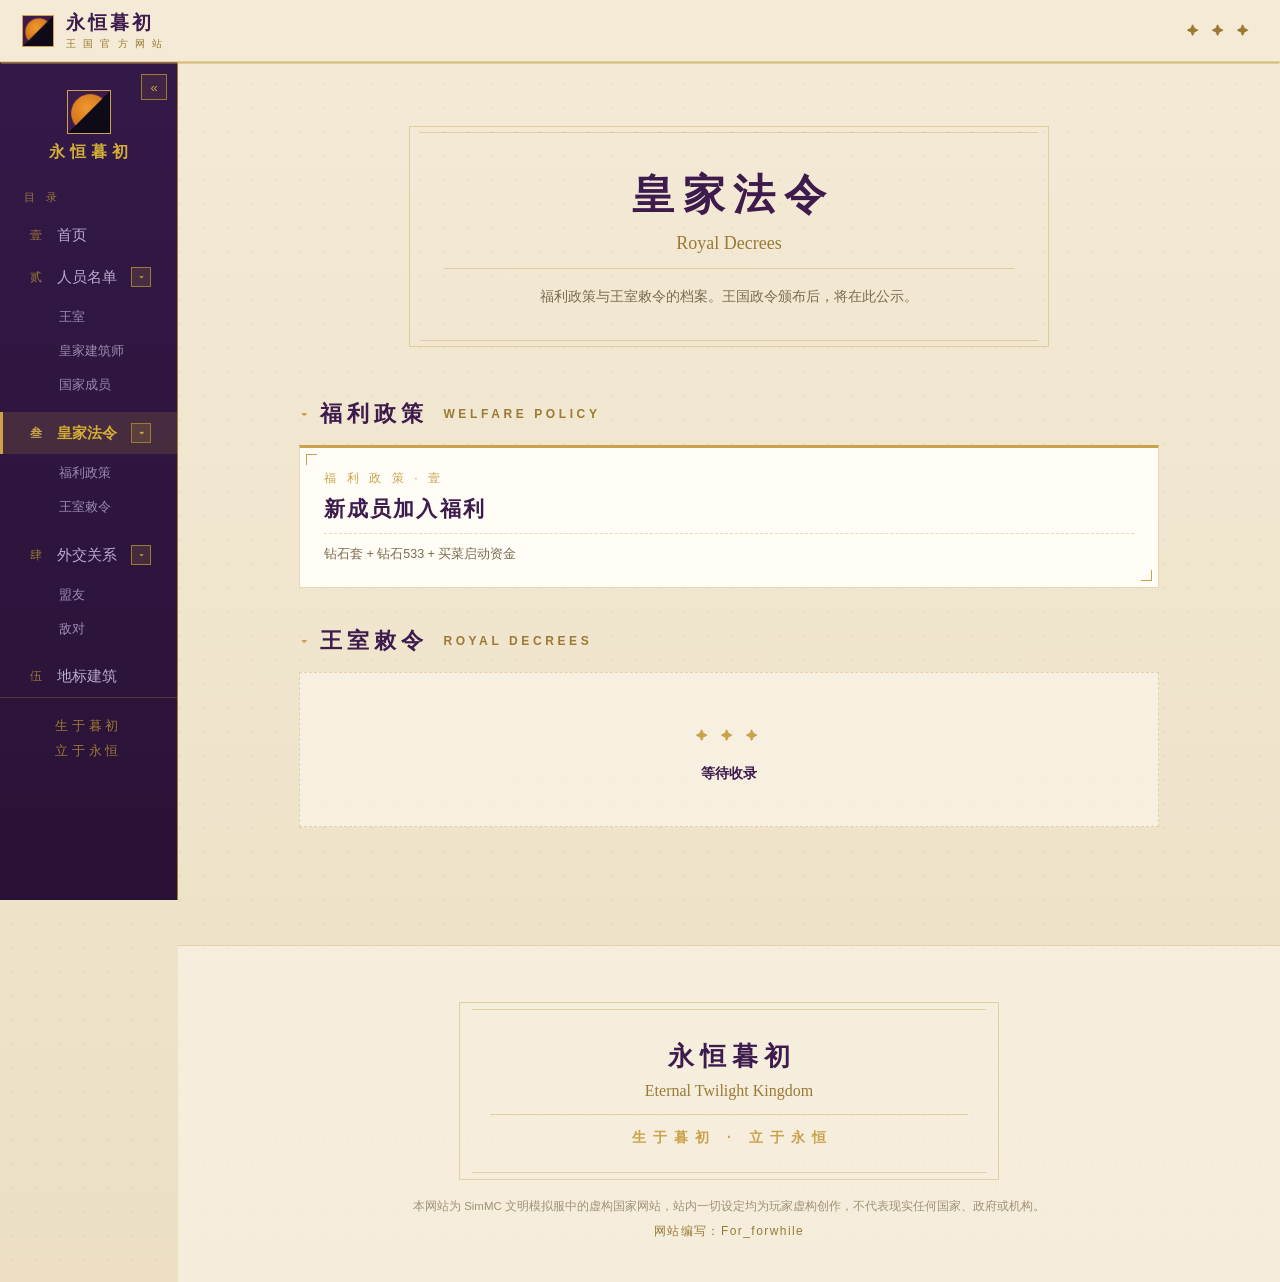
==== decrees.html @ c5be6550 "Add files via upload" ====
<!DOCTYPE html>
<html lang="zh-CN">
<head>
<meta charset="UTF-8">
<title>皇家法令 · 永恒暮初王国</title>
<link rel="stylesheet" href="style.css">
<style>
  @media (max-width: 860px) {
    .page-main { padding: 40px 20px 60px; }
  }
</style>
</head>
<body>

  
  <nav class="nav">
    <a class="brand" href="index.html">
      <span class="mark"></span>
      <span>
        <strong>永恒暮初</strong>
        <small>王 国 官 方 网 站</small>
      </span>
    </a>
    <span class="corner-mark">✦ ✦ ✦</span>
  </nav>

  <div class="layout">
    
    <aside class="side-dir">
      <button class="dir-toggle" id="dirToggle" type="button" aria-label="收起目录" title="收起目录">«</button>
      <div class="dir-inner">
        <div class="dir-logo"></div>
        <div class="dir-brand">永恒暮初</div>
        <div class="dir-title">目 录</div>
        <a class="dir-item" href="index.html"><span class="d-no">壹</span>首页</a>
        <a class="dir-item" href="roster.html"><span class="d-no">贰</span>人员名单<span class="dir-caret" title="展开子分类">▾</span></a>
        <div class="dir-sub">
          <a href="roster.html#royal">王室</a>
          <a href="roster.html#architect">皇家建筑师</a>
          <a href="roster.html#citizens">国家成员</a>
        </div>
        <a class="dir-item active" href="decrees.html"><span class="d-no">叁</span>皇家法令<span class="dir-caret" title="展开子分类">▾</span></a>
        <div class="dir-sub">
          <a href="decrees.html#welfare">福利政策</a>
          <a href="decrees.html#decrees">王室敕令</a>
        </div>
        <a class="dir-item" href="diplomacy.html"><span class="d-no">肆</span>外交关系<span class="dir-caret" title="展开子分类">▾</span></a>
        <div class="dir-sub">
          <a href="diplomacy.html#allies">盟友</a>
          <a href="diplomacy.html#enemies">敌对</a>
        </div>
        <a class="dir-item" href="landmarks.html"><span class="d-no">伍</span>地标建筑</a>
        <div class="dir-foot">生于暮初<br>立于永恒</div>
      </div>
    </aside>

    
    <div class="main-col">
      <main>
        
        <section class="page-main">
          <div class="page-head">
            <h1>皇家法令</h1>
            <p class="gothic">Royal Decrees</p>
            <p class="desc">福利政策与王室敕令的档案。王国政令颁布后，将在此公示。</p>
          </div>

          
          <div class="roll-group" id="welfare" style="margin-top:52px;">
            <h2 class="roll-toggle"><span class="roll-arrow">▾</span>福利政策 <span class="tag">WELFARE POLICY</span></h2>
            <div class="roll-body">
              <div class="roll-grid">
                <div class="roll-card">
                  <div class="role">福 利 政 策 · 壹</div>
                  <div class="name">新成员加入福利</div>
                  <div class="note">钻石套 + 钻石533 + 买菜启动资金</div>
                </div>
              </div>
            </div>
          </div>

          
          <div class="roll-group" id="decrees">
            <h2 class="roll-toggle"><span class="roll-arrow">▾</span>王室敕令 <span class="tag">ROYAL DECREES</span></h2>
            <div class="roll-body">
              <div class="roll-empty">
                <p class="star">✦ ✦ ✦</p>
                <p><strong>等待收录</strong></p>
              </div>
            </div>
          </div>
        </section>
      </main>

      
      <footer>
        <div class="f-frame">
          <p class="f-brand">永恒暮初</p>
          <p class="f-gothic">Eternal Twilight Kingdom</p>
          <p class="f-motto">生于暮初 · 立于永恒</p>
        </div>
        <p class="f-disclaimer">
          本网站为 SimMC 文明模拟服中的虚构国家网站，站内一切设定均为玩家虚构创作，不代表现实任何国家、政府或机构。
        </p>
        <p class="f-credit">网站编写：For_forwhile</p>
      </footer>
    </div>
  </div>

  <script src="script.js"></script>
  <script>
    // 分类展开 / 收缩：点标题行切换
    document.querySelectorAll('.roll-group .roll-toggle').forEach(function (h) {
      h.addEventListener('click', function () {
        h.parentElement.classList.toggle('closed');
      });
    });
  </script>
</body>
</html>
---- style.css ----
/* ============================================================
   永恒暮初王国 · 全站公共样式 style.css
   改这里 = 改全站（首页 / 人员名单 / 皇家法令）
   古典：暮紫 × 永恒金 × 羊皮纸
   ============================================================ */
:root {
  --bg:     #f4ead6;
  --bg-2:   #ecdfc4;
  --panel:  #fffdf6;
  --ink:    #3a2f23;
  --dim:    #7d6b4f;
  --accent: #3d1c4d;
  --gold:   #c9a24b;
  --gold-hi:#d4af37;
  --gold-dim:#9a7a35;
  --line:   rgba(201,162,75,.4);
  --footer-bg: #2a1236;
  --footer-text: #e8e0f0;
  --nav-h: 62px;
  --dir-w: 178px;
  --dir-w-min: 44px;
}

* { margin: 0; padding: 0; box-sizing: border-box; }
html { scroll-behavior: smooth; }
body {
  background:
    radial-gradient(rgba(91,44,111,.05) 1px, transparent 1px),
    linear-gradient(180deg, var(--bg), var(--bg-2));
  background-size: 24px 24px, auto;
  color: var(--ink);
  font-family: "Microsoft YaHei", "微软雅黑", sans-serif;
}
a { text-decoration: none; color: inherit; }

/* ===== 顶栏：通栏，logo 左上角 ===== */
.nav {
  position: sticky; top: 0; z-index: 70;
  height: var(--nav-h);
  display: flex; align-items: center; justify-content: space-between;
  padding: 0 26px 0 22px;
  background: rgba(244,234,214,.94);
  backdrop-filter: blur(6px);
  border-bottom: 1px solid var(--line);
  box-shadow: 0 3px 0 -1px var(--line), 0 1px 0 0 var(--line);
}
.brand { display: flex; align-items: center; gap: 12px; }
.brand .mark {
  width: 32px; height: 32px;
  background: linear-gradient(135deg, var(--gold-hi), var(--gold));
  display: grid; place-items: center;
  color: #fff; font-size: 16px; font-weight: 700; font-family: "SimSun", "宋体", serif;
}
.brand strong { font-size: 19px; font-weight: 800; color: var(--accent); letter-spacing: .16em; }
.brand small { display: block; font-size: 10px; color: var(--gold-dim); letter-spacing: .22em; margin-top: 1px; }
.nav .corner-mark { color: var(--gold-dim); font-size: 12px; letter-spacing: .4em; }

/* ===== 布局：侧栏 + 主栏 ===== */
.layout { display: flex; align-items: flex-start; min-height: calc(100vh - var(--nav-h)); }

/* ===== 左侧目录栏（可折叠） ===== */
.side-dir {
  position: sticky; top: var(--nav-h);
  width: var(--dir-w);
  height: calc(100vh - var(--nav-h));
  flex-shrink: 0;
  overflow: hidden;
  background: linear-gradient(180deg, #331948, var(--footer-bg));
  border-right: 1px solid var(--gold-dim);
  display: flex; flex-direction: column;
  padding: 26px 0 22px;
  transition: width .38s cubic-bezier(.4, 0, .2, 1);
}
.dir-toggle {
  position: absolute; top: 12px; right: 10px; z-index: 5;
  width: 26px; height: 26px;
  border: 1px solid var(--gold-dim);
  background: rgba(212,175,55,.08);
  color: var(--gold); font-size: 13px; line-height: 1;
  cursor: pointer;
  display: grid; place-items: center;
  transition: background .18s, color .18s;
}
.dir-toggle:hover { background: rgba(212,175,55,.22); color: var(--gold-hi); }
.dir-toggle:focus-visible { outline: 1px solid var(--gold); outline-offset: 1px; }
/* 国徽 logo：直接调用 PNG 图片（永暮logo.png，256x256） */
.brand .mark {
  width: 32px; height: 32px;
  border: 1px solid var(--gold);
  position: relative;
  display: block;
  background: url("永暮logo.png") no-repeat center / cover;
}
.dir-logo {
  width: 44px; height: 44px; margin: 2px auto 8px;
  border: 1px solid var(--gold);
  position: relative;
  display: block;
  background: url("永暮logo.png") no-repeat center / cover;
}
.dir-brand {
  text-align: center; margin-bottom: 28px;
  color: var(--gold-hi); font-size: 16px; font-weight: 800;
  letter-spacing: .3em; padding-left: .3em;
}
.dir-title {
  padding: 0 24px; margin-bottom: 10px;
  font-size: 10.5px; letter-spacing: .4em; color: var(--gold-dim);
}
.dir-item {
  display: flex; align-items: center; gap: 12px;
  padding: 11px 24px;
  font-size: 14.5px; color: #b9a9ce;
  border-left: 3px solid transparent;
  transition: background .18s, color .18s;
  white-space: nowrap;
}
.dir-item .d-no {
  font-family: "SimSun", "宋体", serif;
  font-size: 12px; color: var(--gold-dim); width: 18px; text-align: center;
}
.dir-item:hover { background: rgba(212,175,55,.08); color: #efe6ff; }
.dir-item.active {
  background: rgba(212,175,55,.14);
  border-left-color: var(--gold);
  color: var(--gold-hi); font-weight: 700;
}
.dir-item.active .d-no { color: var(--gold); }
.dir-item:focus-visible { outline: 1px solid var(--gold); outline-offset: -1px; }
/* 目录子分类（人员名单下的折叠子项） */
.dir-caret {
  margin-left: auto; margin-right: 2px;
  width: 20px; height: 20px;
  display: grid; place-items: center;
  border: 1px solid var(--gold-dim);
  background: rgba(212,175,55,.14);
  color: var(--gold);
  font-size: 10px; line-height: 1;
  cursor: pointer;
  align-self: center;
  transition: transform .3s ease, background .18s, color .18s, border-color .18s;
}
.dir-caret:hover {
  background: rgba(212,175,55,.32);
  color: var(--gold-hi);
  border-color: var(--gold);
}
.dir-item.closed .dir-caret { transform: rotate(180deg); }
.dir-sub {
  padding: 2px 0 10px;
  max-height: 150px;
  opacity: 1;
  overflow: hidden;
  transition: max-height .35s ease, opacity .28s ease, padding .35s ease;
}
.dir-sub a {
  display: block;
  padding: 8px 24px 8px 56px;
  font-size: 13px; color: #9a8ab0;
  border-left: 3px solid transparent;
  transition: background .18s, color .18s;
  white-space: nowrap;
}
.dir-sub a:hover { background: rgba(212,175,55,.07); color: var(--gold-hi); }
.dir-item.closed + .dir-sub {
  max-height: 0;
  opacity: 0;
  padding-top: 0;
  padding-bottom: 0;
}
.dir-foot {
  margin-top: auto;
  text-align: center;
  padding: 16px 12px 0;
  border-top: 1px solid rgba(212,175,55,.25);
  font-size: 12.5px; color: var(--gold-dim);
  letter-spacing: .3em; line-height: 2;
}
.side-dir .dir-inner { opacity: 1; transition: opacity .22s ease; }
body.side-collapsed .side-dir { width: var(--dir-w-min); }
body.side-collapsed .side-dir .dir-inner { opacity: 0; pointer-events: none; }
.main-col { flex: 1; min-width: 0; }

/* ===== 页脚：卷轴落款 ===== */
footer {
  padding: 56px 24px 42px;
  text-align: center;
  border-top: 1px solid var(--line);
  background: rgba(255,253,246,.45);
}
.f-frame {
  max-width: 540px; margin: 0 auto;
  border: 1px solid var(--line);
  position: relative;
  padding: 36px 30px 32px;
}
.f-frame::before, .f-frame::after {
  content: ""; position: absolute; left: 12px; right: 12px; height: 1px;
  background: var(--line);
}
.f-frame::before { top: 6px; }
.f-frame::after { bottom: 6px; }
.f-frame .f-brand {
  font-family: "SimSun", "宋体", serif;
  font-size: 26px; font-weight: 900; color: var(--accent);
  letter-spacing: .22em; padding-left: .22em;
}
.f-frame .f-gothic {
  font-family: "Old English Text MT", "Blackadder ITC", serif;
  font-size: 16px; color: var(--gold-dim);
  margin-top: 8px;
}
.f-frame .f-motto {
  margin-top: 14px; padding-top: 14px;
  border-top: 1px solid var(--line);
  font-size: 14px; font-weight: 800; color: var(--gold);
  letter-spacing: .5em; padding-left: .5em;
}
.f-line {
  margin-top: 24px;
  display: flex; justify-content: center; align-items: center;
  gap: 14px; flex-wrap: wrap;
  font-size: 13px; color: var(--dim);
}
.f-line .dot { color: var(--gold); font-size: 9px; }
.f-line a { color: var(--accent); font-weight: 700; transition: color .18s; }
.f-line a:hover { color: var(--gold); }
.f-disclaimer {
  margin-top: 16px;
  font-size: 11.5px; color: #a09175; line-height: 1.8;
}
.f-credit {
  margin-top: 6px;
  font-size: 12px; color: var(--gold-dim);
  letter-spacing: .12em;
}

/* ===== 内页标题区（人员名单 / 皇家法令 共用） ===== */
.page-head {
  max-width: 640px; margin: 0 auto;
  border: 1px solid var(--line);
  position: relative;
  padding: 40px 34px 36px;
  text-align: center;
}
.page-head::before, .page-head::after {
  content: ""; position: absolute; left: 10px; right: 10px; height: 1px;
  background: var(--line);
}
.page-head::before { top: 5px; }
.page-head::after { bottom: 5px; }
.page-head h1 {
  font-family: "SimSun", "宋体", serif;
  font-size: clamp(32px, 4vw, 42px);
  font-weight: 900; color: var(--accent);
  letter-spacing: .2em; padding-left: .2em;
}
.page-head .gothic {
  font-family: "Old English Text MT", "Blackadder ITC", serif;
  font-size: 18px; color: var(--gold-dim);
  margin-top: 10px;
}
.page-head .desc {
  margin-top: 14px; padding-top: 14px;
  border-top: 1px solid var(--line);
  font-size: 14px; color: var(--dim);
  line-height: 1.9;
}
.page-main { padding: 64px 48px 80px; }

/* ===== 折叠分类列表（人员名单 / 外交关系 等共用） ===== */
.roll-group { max-width: 860px; margin: 0 auto 38px; scroll-margin-top: 84px; }
.roll-toggle {
  display: flex; align-items: center; gap: 8px;
  font-family: "SimSun", "宋体", serif;
  font-size: 22px; font-weight: 900; color: var(--accent);
  letter-spacing: .22em; padding-left: .22em;
  margin-bottom: 16px;
  cursor: pointer;
  user-select: none;
}
.roll-toggle .roll-arrow {
  display: inline-block;
  font-size: 12px; color: var(--gold);
  line-height: 1;
  transition: transform .25s ease;
  margin-left: -.22em;
}
.roll-toggle .tag {
  font-size: 12px; color: var(--gold-dim);
  letter-spacing: .3em; font-family: "Microsoft YaHei", sans-serif;
  margin-left: 8px;
}
.roll-toggle:hover .roll-arrow { color: var(--gold-hi); }
.roll-group.closed .roll-toggle .roll-arrow { transform: rotate(180deg); }
.roll-group.closed .roll-body { display: none; }
.roll-grid { display: grid; grid-template-columns: 1fr; gap: 16px; }
.roll-card {
  background: var(--panel);
  border: 1px solid var(--line);
  border-top: 3px solid var(--gold);
  padding: 22px 24px;
  position: relative;
  transition: transform .2s, box-shadow .2s;
}
.roll-card::before, .roll-card::after {
  content: ""; position: absolute; width: 10px; height: 10px;
  border-color: var(--gold); border-style: solid;
}
.roll-card::before { top: 6px; left: 6px; border-width: 1.5px 0 0 1.5px; }
.roll-card::after { bottom: 6px; right: 6px; border-width: 0 1.5px 1.5px 0; }
.roll-card:hover { transform: translateY(-4px); box-shadow: 0 12px 26px rgba(61,28,77,.12); }
.roll-card .role {
  font-size: 12px; color: var(--gold); letter-spacing: .3em; margin-bottom: 8px;
}
.roll-card .name {
  font-family: "SimSun", "宋体", serif;
  font-size: 21px; font-weight: 900; color: var(--accent); letter-spacing: .1em;
}
.roll-card .id {
  font-family: "Cascadia Mono", Consolas, monospace;
  font-size: 13px; color: var(--gold-dim); margin-top: 6px;
}
.roll-card .note {
  margin-top: 10px; padding-top: 10px;
  border-top: 1px dashed var(--line);
  font-size: 12.5px; color: var(--dim); line-height: 1.7;
}
.roll-empty {
  background: rgba(255,253,246,.5);
  border: 1px dashed var(--line);
  padding: 40px 24px;
  text-align: center;
}
.roll-empty .star { color: var(--gold); font-size: 12px; letter-spacing: .4em; }
.roll-empty p { margin-top: 12px; font-size: 14px; color: var(--dim); line-height: 1.9; }
.roll-empty p strong { color: var(--accent); }

/* ===== 响应式 ===== */
/* 切页恢复折叠状态时禁用过渡，避免加载瞬间的"跳动" */
body.no-anim .side-dir,
body.no-anim .dir-sub,
body.no-anim .dir-caret {
  transition: none !important;
}
@media (max-width: 900px) {
  .side-dir {
    position: static; top: auto;
    width: 100%; height: auto;
    flex-direction: row; align-items: center;
    padding: 10px 14px; border-right: none; border-bottom: 1px solid var(--gold-dim);
    gap: 4px;
  }
  .dir-toggle, .dir-logo, .dir-brand, .dir-title, .dir-foot { display: none; }
  .dir-caret, .dir-sub { display: none; }
  .dir-item { padding: 8px 14px; border-left: none; border-bottom: 2px solid transparent; }
  .dir-item.active { border-left: none; border-bottom-color: var(--gold); }
  body.side-collapsed .side-dir { width: 100%; }
  body.side-collapsed .side-dir .dir-inner { opacity: 1; pointer-events: auto; }
  .layout { flex-direction: column; }
}
@media (max-width: 860px) {
  footer { padding: 40px 18px 32px; }
}
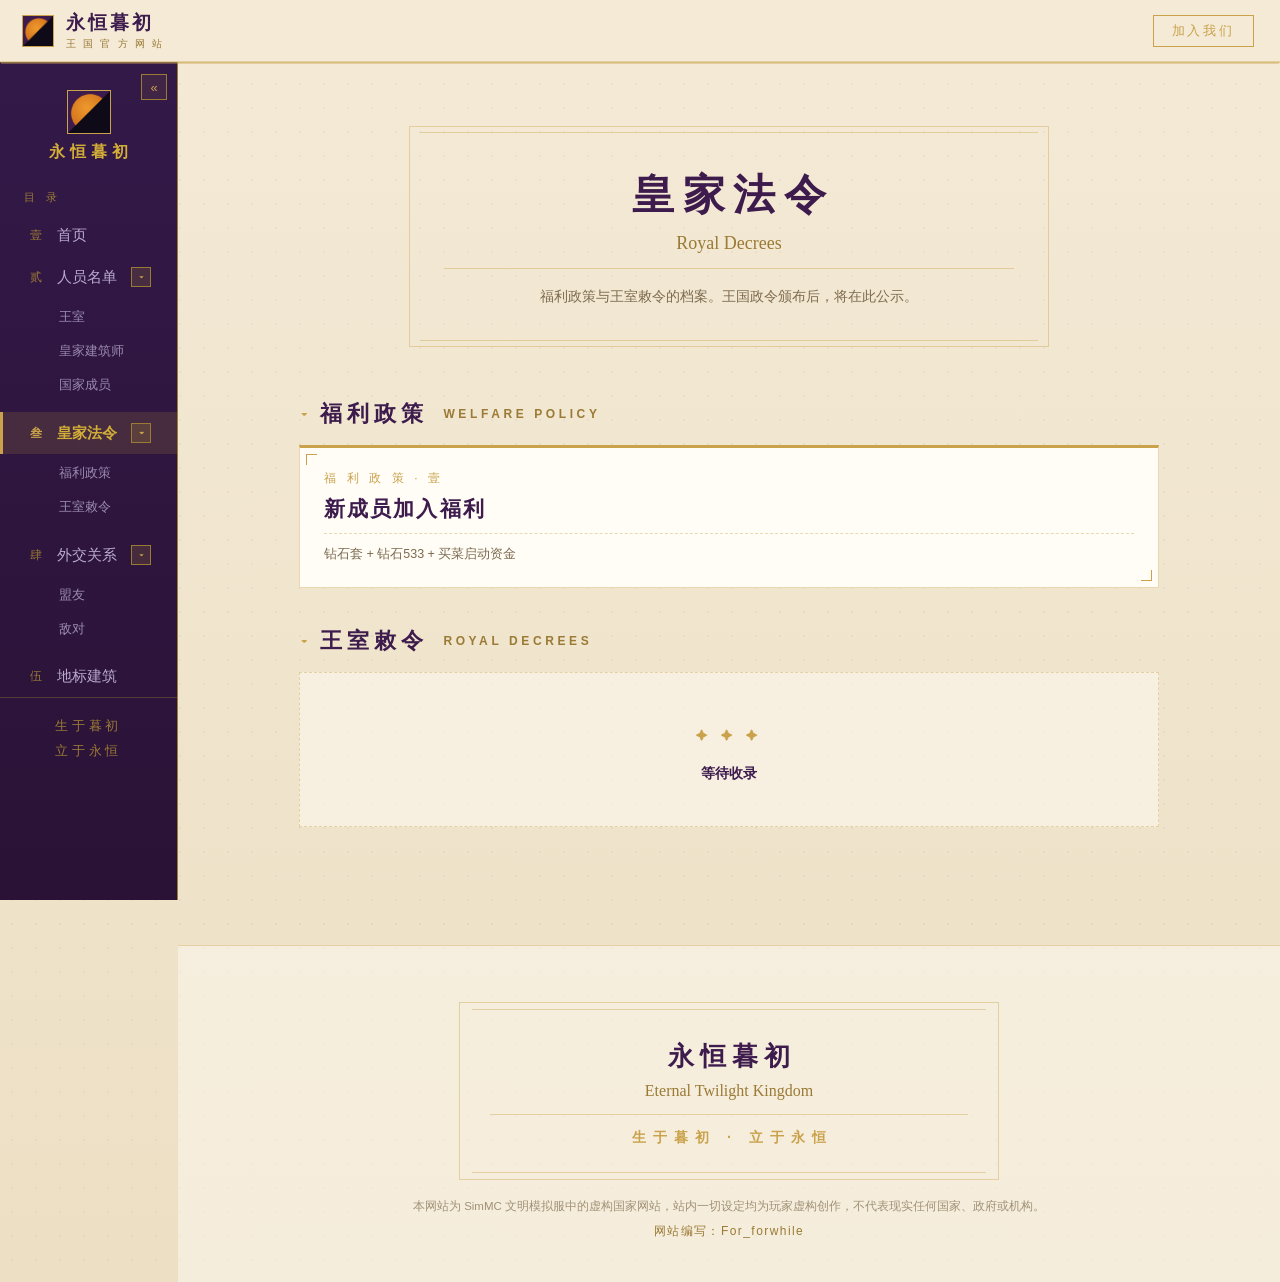
==== commit d60f1593: "Add files via upload" ====
--- a/decrees.html
+++ b/decrees.html
@@ -21,7 +21,7 @@
         <small>王 国 官 方 网 站</small>
       </span>
     </a>
-    <span class="corner-mark">✦ ✦ ✦</span>
+    <a class="join-btn" href="roster.html#citizens">加入我们</a>
   </nav>
 
   <div class="layout">
--- a/style.css
+++ b/style.css
@@ -53,7 +53,18 @@
 }
 .brand strong { font-size: 19px; font-weight: 800; color: var(--accent); letter-spacing: .16em; }
 .brand small { display: block; font-size: 10px; color: var(--gold-dim); letter-spacing: .22em; margin-top: 1px; }
-.nav .corner-mark { color: var(--gold-dim); font-size: 12px; letter-spacing: .4em; }
+.nav .join-btn {
+  display: inline-block;
+  border: 1px solid var(--gold);
+  color: var(--gold);
+  font-size: 13px;
+  font-weight: 400;
+  letter-spacing: .22em;
+  padding: 6px 18px;
+  transition: background .18s, color .18s, border-color .18s;
+}
+.nav .join-btn:hover { background: var(--gold); color: #241505; }
+.nav .join-btn:focus-visible { outline: 2px solid var(--gold); outline-offset: 3px; }
 
 /* ===== 布局：侧栏 + 主栏 ===== */
 .layout { display: flex; align-items: flex-start; min-height: calc(100vh - var(--nav-h)); }
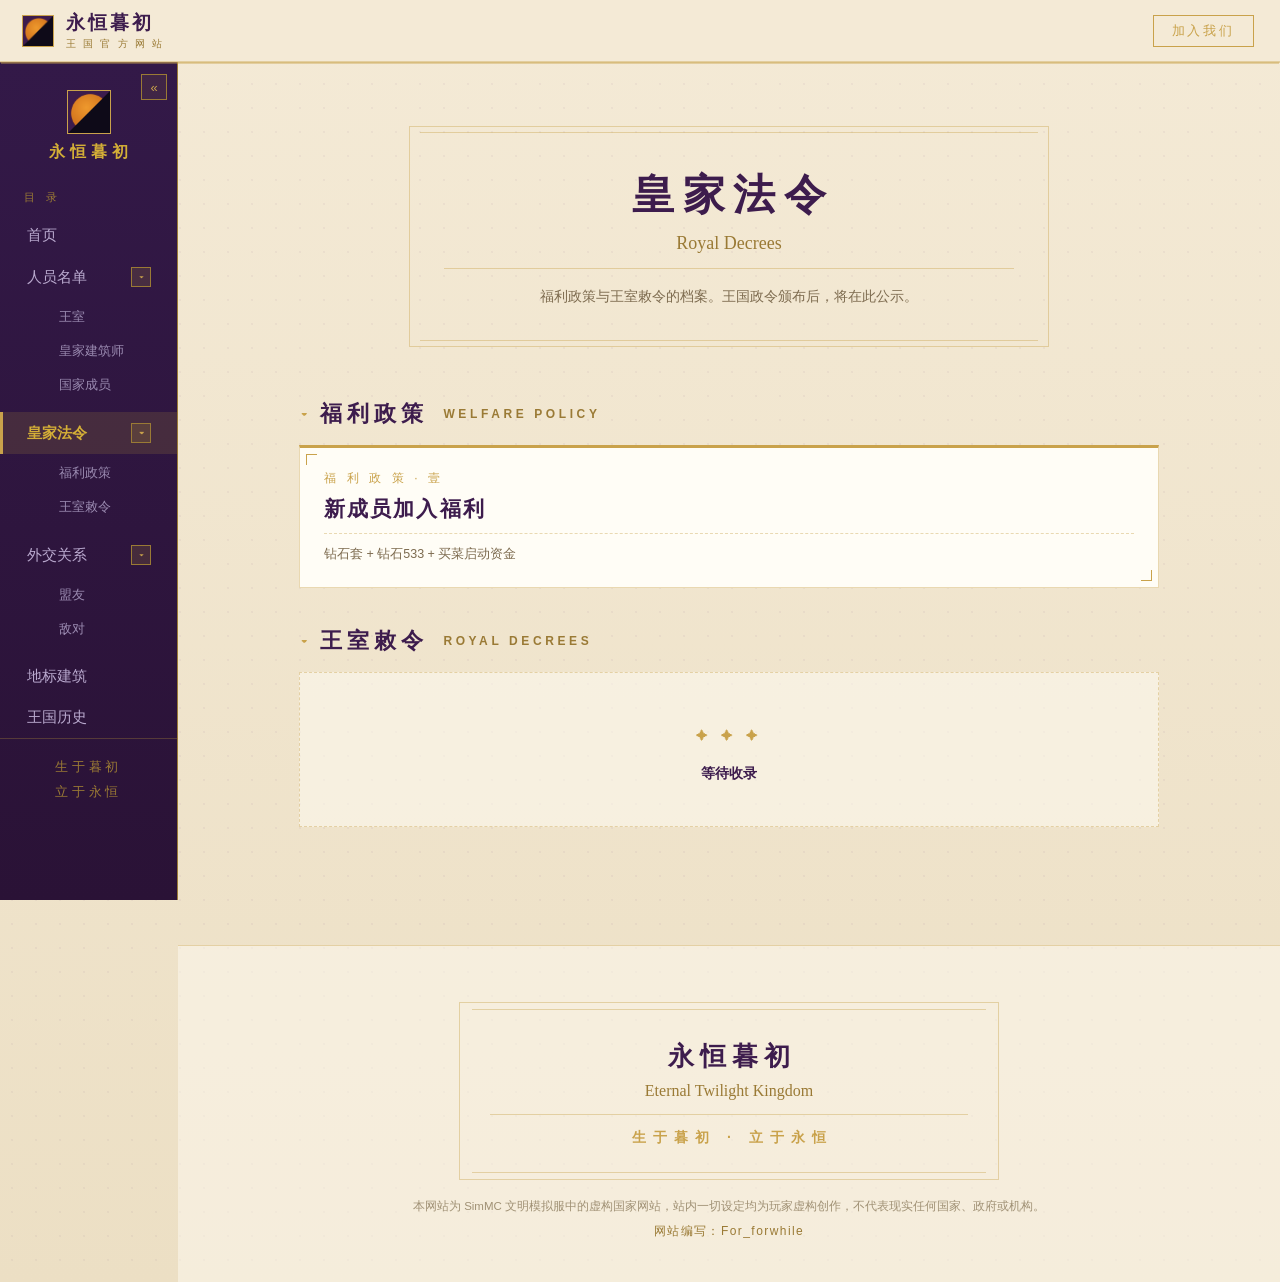
==== commit 726b7cb1: "Add files via upload" ====
--- a/decrees.html
+++ b/decrees.html
@@ -32,24 +32,25 @@
         <div class="dir-logo"></div>
         <div class="dir-brand">永恒暮初</div>
         <div class="dir-title">目 录</div>
-        <a class="dir-item" href="index.html"><span class="d-no">壹</span>首页</a>
-        <a class="dir-item" href="roster.html"><span class="d-no">贰</span>人员名单<span class="dir-caret" title="展开子分类">▾</span></a>
+        <a class="dir-item" href="index.html">首页</a>
+        <a class="dir-item" href="roster.html">人员名单<span class="dir-caret" title="展开子分类">▾</span></a>
         <div class="dir-sub">
           <a href="roster.html#royal">王室</a>
           <a href="roster.html#architect">皇家建筑师</a>
           <a href="roster.html#citizens">国家成员</a>
         </div>
-        <a class="dir-item active" href="decrees.html"><span class="d-no">叁</span>皇家法令<span class="dir-caret" title="展开子分类">▾</span></a>
+        <a class="dir-item active" href="decrees.html">皇家法令<span class="dir-caret" title="展开子分类">▾</span></a>
         <div class="dir-sub">
           <a href="decrees.html#welfare">福利政策</a>
           <a href="decrees.html#decrees">王室敕令</a>
         </div>
-        <a class="dir-item" href="diplomacy.html"><span class="d-no">肆</span>外交关系<span class="dir-caret" title="展开子分类">▾</span></a>
+        <a class="dir-item" href="diplomacy.html">外交关系<span class="dir-caret" title="展开子分类">▾</span></a>
         <div class="dir-sub">
           <a href="diplomacy.html#allies">盟友</a>
           <a href="diplomacy.html#enemies">敌对</a>
         </div>
-        <a class="dir-item" href="landmarks.html"><span class="d-no">伍</span>地标建筑</a>
+        <a class="dir-item" href="landmarks.html">地标建筑</a>
+        <a class="dir-item" href="history.html">王国历史</a>
         <div class="dir-foot">生于暮初<br>立于永恒</div>
       </div>
     </aside>
